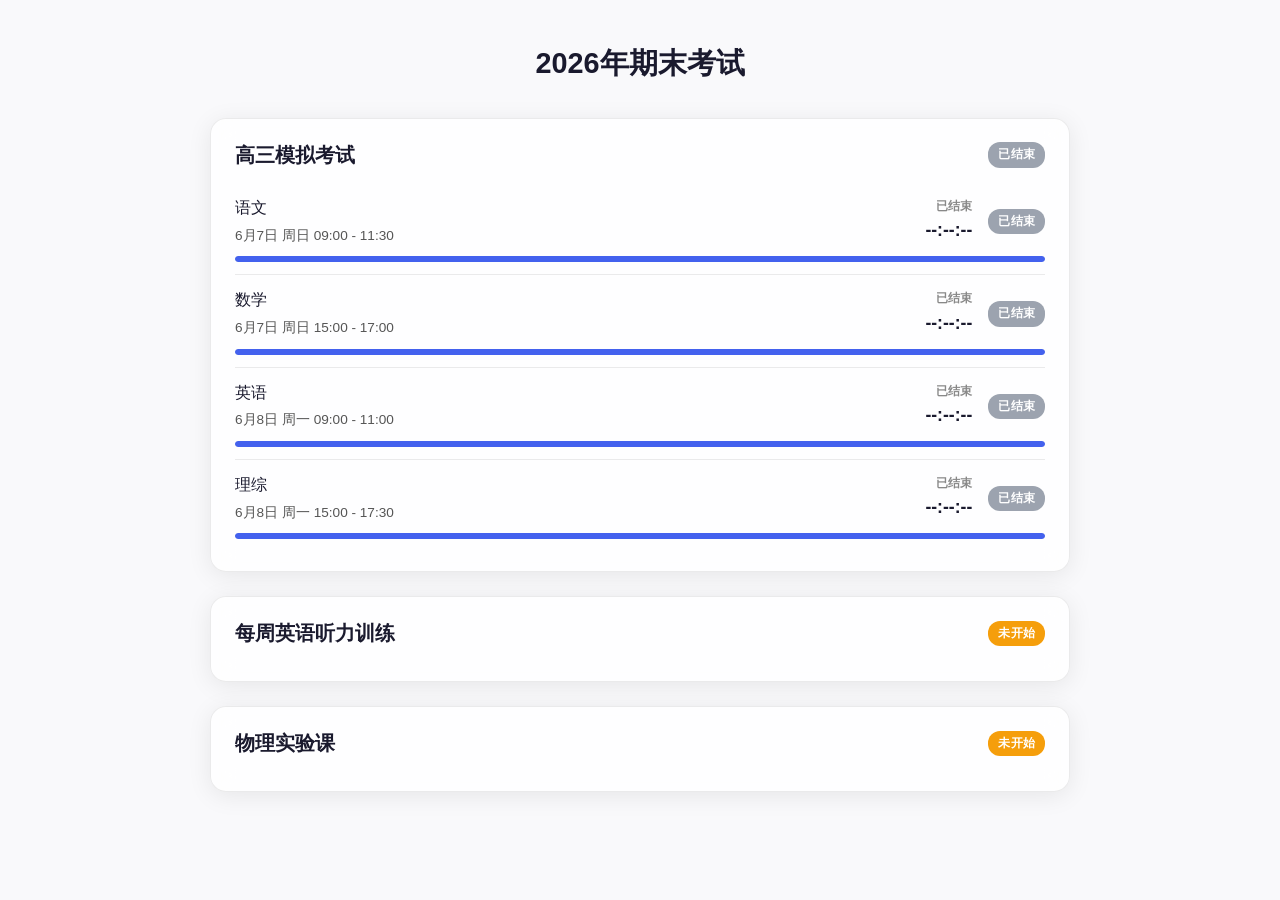
==== index.html @ 1f9fb89b "first commit" ====
<!DOCTYPE html>
<html lang="zh-CN">
<head>
  <meta charset="UTF-8">
  <meta name="viewport" content="width=device-width, initial-scale=1.0">
  <title>考试计时</title>
  <link rel="stylesheet" href="css/style.css">
</head>
<body>
  <div class="overlay"></div>
  <main class="container">
    <h1 class="page-title" id="page-title">考试计时</h1>
    <div id="exam-container"></div>
  </main>
  <script src="js/config.js"></script>
  <script src="js/app.js"></script>
</body>
</html>
---- css/style.css ----
*, *::before, *::after {
  box-sizing: border-box;
  margin: 0;
  padding: 0;
}

:root {
  --bg-overlay: rgba(255, 255, 255, 0.6);
  --bg-card: rgba(255, 255, 255, 0.82);
  --text-primary: #1a1a2e;
  --text-secondary: #555;
  --text-muted: #888;
  --accent: #4361ee;
  --border: rgba(0, 0, 0, 0.08);
  --shadow: 0 4px 24px rgba(0, 0, 0, 0.08);
  --progress-bg: #e5e7eb;
  --progress-fill: #4361ee;
  --status-waiting: #f59e0b;
  --status-active: #10b981;
  --status-done: #9ca3af;
  --card-blur: 12px;
  --radius: 16px;
  --radius-sm: 8px;
}

[data-theme="dark"] {
  --bg-overlay: rgba(10, 10, 25, 0.7);
  --bg-card: rgba(25, 25, 50, 0.78);
  --text-primary: #eaeaea;
  --text-secondary: #b0b0b0;
  --text-muted: #777;
  --accent: #818cf8;
  --border: rgba(255, 255, 255, 0.08);
  --shadow: 0 4px 24px rgba(0, 0, 0, 0.3);
  --progress-bg: #374151;
  --progress-fill: #818cf8;
  --status-waiting: #fbbf24;
  --status-active: #34d399;
  --status-done: #6b7280;
}

html, body {
  height: 100%;
  font-family: -apple-system, BlinkMacSystemFont, "Segoe UI", Roboto, "Helvetica Neue", Arial, sans-serif;
  color: var(--text-primary);
  line-height: 1.6;
}

body {
  min-height: 100vh;
  background-color: #f0f2f5;
  background-size: cover;
  background-position: center;
  background-attachment: fixed;
  background-repeat: no-repeat;
}

.overlay {
  position: fixed;
  inset: 0;
  background: var(--bg-overlay);
  z-index: 0;
}

.container {
  position: relative;
  z-index: 1;
  max-width: 900px;
  margin: 0 auto;
  padding: 40px 20px;
}

.page-title {
  text-align: center;
  font-size: 1.8rem;
  font-weight: 700;
  margin-bottom: 32px;
  color: var(--text-primary);
}

.exam-card {
  background: var(--bg-card);
  backdrop-filter: blur(var(--card-blur));
  -webkit-backdrop-filter: blur(var(--card-blur));
  border: 1px solid var(--border);
  border-radius: var(--radius);
  box-shadow: var(--shadow);
  margin-bottom: 24px;
  overflow: hidden;
}

.exam-header {
  display: flex;
  align-items: center;
  justify-content: space-between;
  padding: 20px 24px 12px;
}

.exam-name {
  font-size: 1.25rem;
  font-weight: 600;
}

.badge {
  display: inline-block;
  padding: 3px 10px;
  border-radius: 12px;
  font-size: 0.75rem;
  font-weight: 600;
  text-transform: uppercase;
  letter-spacing: 0.02em;
}

.badge-waiting {
  background: var(--status-waiting);
  color: #fff;
}

.badge-active {
  background: var(--status-active);
  color: #fff;
}

.badge-done {
  background: var(--status-done);
  color: #fff;
}

.subject-list {
  padding: 0 24px 20px;
}

.subject-row {
  display: grid;
  grid-template-columns: 1fr auto auto;
  grid-template-rows: auto auto;
  gap: 4px 16px;
  align-items: center;
  padding: 12px 0;
  border-top: 1px solid var(--border);
}

.subject-row:first-child {
  border-top: none;
}

.subject-name {
  font-weight: 500;
  font-size: 1rem;
  grid-column: 1;
  grid-row: 1;
}

.subject-time {
  font-size: 0.85rem;
  color: var(--text-secondary);
  grid-column: 1;
  grid-row: 2;
}

.subject-countdown {
  font-size: 1.1rem;
  font-weight: 700;
  font-variant-numeric: tabular-nums;
  grid-column: 2;
  grid-row: 1 / 3;
  text-align: right;
}

.subject-status {
  grid-column: 3;
  grid-row: 1 / 3;
}

.subject-progress {
  grid-column: 1 / -1;
  grid-row: 3;
  margin-top: 6px;
}

.progress-bar {
  width: 100%;
  height: 6px;
  background: var(--progress-bg);
  border-radius: 3px;
  overflow: hidden;
}

.progress-fill {
  height: 100%;
  background: var(--progress-fill);
  border-radius: 3px;
  transition: width 1s linear;
}

.error-message {
  text-align: center;
  padding: 60px 20px;
  color: var(--text-secondary);
}

.error-message h2 {
  font-size: 1.3rem;
  margin-bottom: 8px;
  color: var(--text-primary);
}

.error-message p {
  font-size: 0.95rem;
}

.countdown-label {
  font-size: 0.75rem;
  color: var(--text-muted);
  display: block;
}

@media (max-width: 600px) {
  .container {
    padding: 20px 12px;
  }

  .page-title {
    font-size: 1.4rem;
    margin-bottom: 20px;
  }

  .exam-header {
    padding: 16px 16px 10px;
  }

  .subject-list {
    padding: 0 16px 16px;
  }

  .subject-row {
    grid-template-columns: 1fr auto;
    gap: 4px 12px;
  }

  .subject-countdown {
    font-size: 0.95rem;
  }

  .subject-status {
    grid-column: 2;
    grid-row: 1;
  }
}
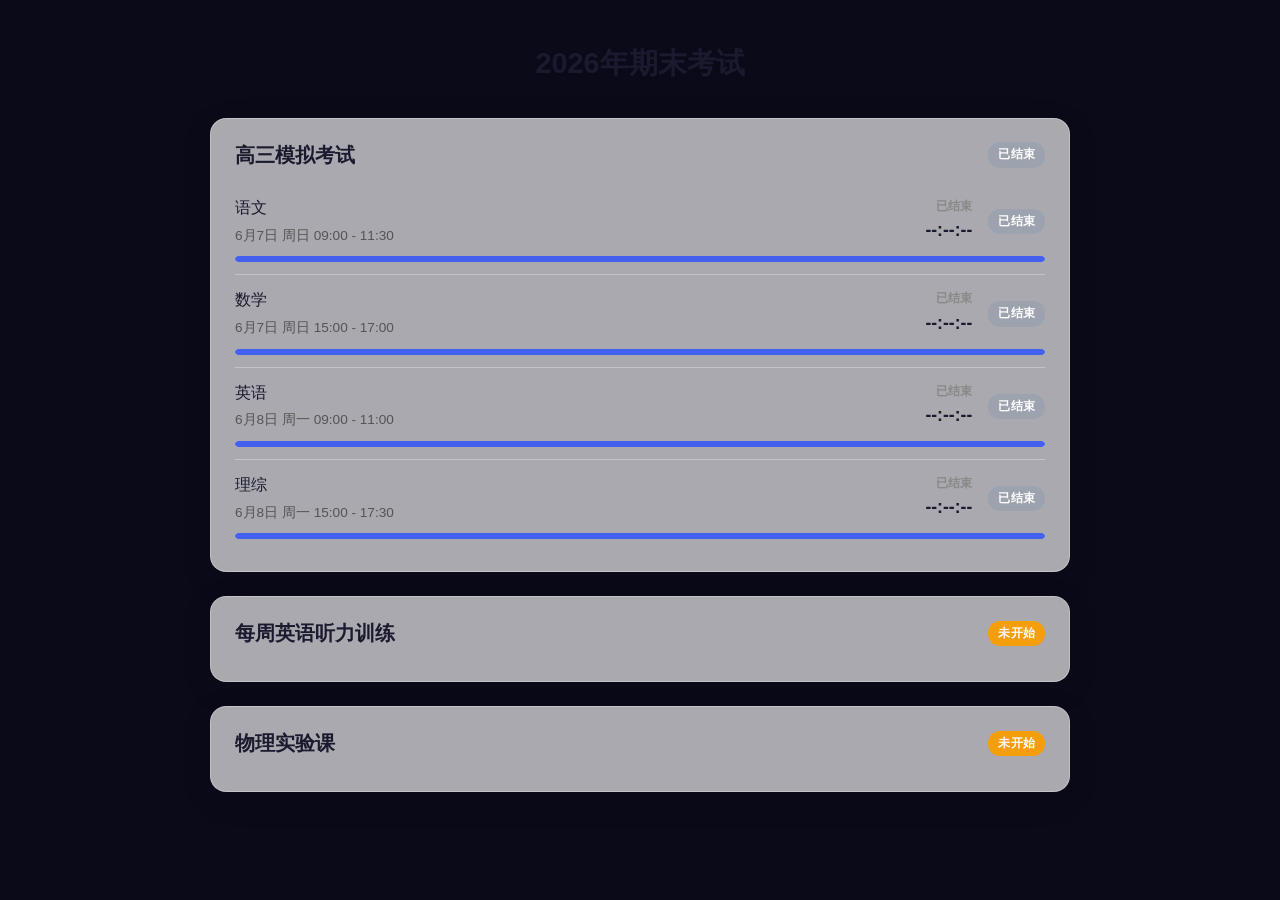
==== commit 52715a5e: "Refactor code structure for improved readability and maintainability" ====
--- a/index.html
+++ b/index.html
@@ -7,7 +7,7 @@
   <link rel="stylesheet" href="css/style.css">
 </head>
 <body>
-  <div class="overlay"></div>
+  <div class="bg-image" id="bg-image"></div>
   <main class="container">
     <h1 class="page-title" id="page-title">考试计时</h1>
     <div id="exam-container"></div>
--- a/css/style.css
+++ b/css/style.css
@@ -6,33 +6,33 @@
 
 :root {
   --bg-overlay: rgba(255, 255, 255, 0.6);
-  --bg-card: rgba(255, 255, 255, 0.82);
+  --bg-card: rgba(255, 255, 255, 0.65);
   --text-primary: #1a1a2e;
   --text-secondary: #555;
   --text-muted: #888;
   --accent: #4361ee;
-  --border: rgba(0, 0, 0, 0.08);
-  --shadow: 0 4px 24px rgba(0, 0, 0, 0.08);
-  --progress-bg: #e5e7eb;
+  --border: rgba(255, 255, 255, 0.3);
+  --shadow: 0 8px 32px rgba(0, 0, 0, 0.1);
+  --progress-bg: rgba(229, 231, 235, 0.7);
   --progress-fill: #4361ee;
   --status-waiting: #f59e0b;
   --status-active: #10b981;
   --status-done: #9ca3af;
-  --card-blur: 12px;
+  --card-blur: 16px;
   --radius: 16px;
   --radius-sm: 8px;
 }
 
 [data-theme="dark"] {
   --bg-overlay: rgba(10, 10, 25, 0.7);
-  --bg-card: rgba(25, 25, 50, 0.78);
+  --bg-card: rgba(15, 15, 35, 0.6);
   --text-primary: #eaeaea;
   --text-secondary: #b0b0b0;
   --text-muted: #777;
   --accent: #818cf8;
-  --border: rgba(255, 255, 255, 0.08);
-  --shadow: 0 4px 24px rgba(0, 0, 0, 0.3);
-  --progress-bg: #374151;
+  --border: rgba(255, 255, 255, 0.1);
+  --shadow: 0 8px 32px rgba(0, 0, 0, 0.4);
+  --progress-bg: rgba(55, 65, 81, 0.7);
   --progress-fill: #818cf8;
   --status-waiting: #fbbf24;
   --status-active: #34d399;
@@ -48,17 +48,17 @@
 
 body {
   min-height: 100vh;
-  background-color: #f0f2f5;
+  background-color: #0a0a19;
+  position: relative;
+  overflow-x: hidden;
+}
+
+.bg-image {
+  position: fixed;
+  inset: 0;
   background-size: cover;
   background-position: center;
-  background-attachment: fixed;
   background-repeat: no-repeat;
-}
-
-.overlay {
-  position: fixed;
-  inset: 0;
-  background: var(--bg-overlay);
   z-index: 0;
 }
 
@@ -76,12 +76,13 @@
   font-weight: 700;
   margin-bottom: 32px;
   color: var(--text-primary);
+  text-shadow: 0 1px 4px rgba(0, 0, 0, 0.1);
 }
 
 .exam-card {
   background: var(--bg-card);
-  backdrop-filter: blur(var(--card-blur));
-  -webkit-backdrop-filter: blur(var(--card-blur));
+  backdrop-filter: blur(var(--card-blur)) saturate(1.2);
+  -webkit-backdrop-filter: blur(var(--card-blur)) saturate(1.2);
   border: 1px solid var(--border);
   border-radius: var(--radius);
   box-shadow: var(--shadow);
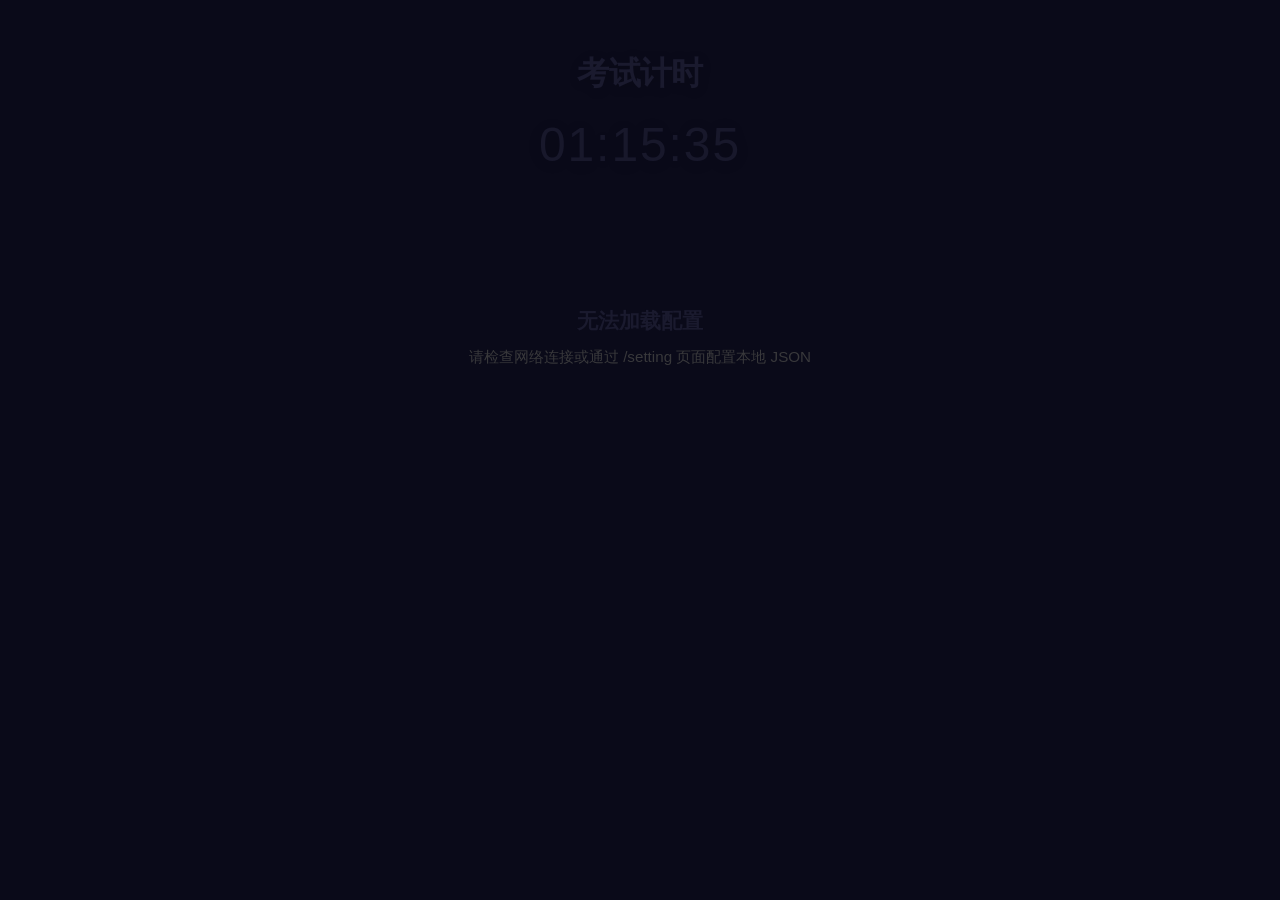
==== commit 9529093e: "更新样式和布局，添加时钟功能，修改配置文件以支持模拟考试" ====
--- a/index.html
+++ b/index.html
@@ -9,7 +9,10 @@
 <body>
   <div class="bg-image" id="bg-image"></div>
   <main class="container">
-    <h1 class="page-title" id="page-title">考试计时</h1>
+    <header class="page-header">
+      <h1 class="page-title" id="page-title">考试计时</h1>
+      <div class="current-time" id="current-time">--:--:--</div>
+    </header>
     <div id="exam-container"></div>
   </main>
   <script src="js/config.js"></script>
--- a/css/style.css
+++ b/css/style.css
@@ -5,38 +5,47 @@
 }
 
 :root {
-  --bg-overlay: rgba(255, 255, 255, 0.6);
-  --bg-card: rgba(255, 255, 255, 0.65);
+  --bg-card: rgba(255, 255, 255, 0.55);
+  --bg-card-hover: rgba(255, 255, 255, 0.65);
   --text-primary: #1a1a2e;
-  --text-secondary: #555;
+  --text-secondary: #444;
+  --text-muted: #777;
+  --accent: #4361ee;
+  --accent-glow: rgba(67, 97, 238, 0.3);
+  --border: rgba(255, 255, 255, 0.4);
+  --shadow: 0 8px 32px rgba(0, 0, 0, 0.12), 0 2px 8px rgba(0, 0, 0, 0.06);
+  --progress-bg: rgba(0, 0, 0, 0.08);
+  --progress-fill: linear-gradient(90deg, #4361ee, #7c3aed);
+  --status-waiting: #f59e0b;
+  --status-waiting-bg: rgba(245, 158, 11, 0.15);
+  --status-active: #10b981;
+  --status-active-bg: rgba(16, 185, 129, 0.15);
+  --status-done: #9ca3af;
+  --status-done-bg: rgba(156, 163, 175, 0.15);
+  --card-blur: 20px;
+  --radius: 20px;
+  --radius-sm: 10px;
+  --transition: 0.3s cubic-bezier(0.4, 0, 0.2, 1);
+}
+
+[data-theme="dark"] {
+  --bg-card: rgba(15, 15, 35, 0.55);
+  --bg-card-hover: rgba(20, 20, 45, 0.65);
+  --text-primary: #f0f0f0;
+  --text-secondary: #b8b8c8;
   --text-muted: #888;
-  --accent: #4361ee;
-  --border: rgba(255, 255, 255, 0.3);
-  --shadow: 0 8px 32px rgba(0, 0, 0, 0.1);
-  --progress-bg: rgba(229, 231, 235, 0.7);
-  --progress-fill: #4361ee;
-  --status-waiting: #f59e0b;
-  --status-active: #10b981;
-  --status-done: #9ca3af;
-  --card-blur: 16px;
-  --radius: 16px;
-  --radius-sm: 8px;
-}
-
-[data-theme="dark"] {
-  --bg-overlay: rgba(10, 10, 25, 0.7);
-  --bg-card: rgba(15, 15, 35, 0.6);
-  --text-primary: #eaeaea;
-  --text-secondary: #b0b0b0;
-  --text-muted: #777;
   --accent: #818cf8;
-  --border: rgba(255, 255, 255, 0.1);
-  --shadow: 0 8px 32px rgba(0, 0, 0, 0.4);
-  --progress-bg: rgba(55, 65, 81, 0.7);
-  --progress-fill: #818cf8;
+  --accent-glow: rgba(129, 140, 248, 0.3);
+  --border: rgba(255, 255, 255, 0.12);
+  --shadow: 0 8px 32px rgba(0, 0, 0, 0.4), 0 2px 8px rgba(0, 0, 0, 0.2);
+  --progress-bg: rgba(255, 255, 255, 0.08);
+  --progress-fill: linear-gradient(90deg, #818cf8, #a78bfa);
   --status-waiting: #fbbf24;
+  --status-waiting-bg: rgba(251, 191, 36, 0.15);
   --status-active: #34d399;
+  --status-active-bg: rgba(52, 211, 153, 0.15);
   --status-done: #6b7280;
+  --status-done-bg: rgba(107, 114, 128, 0.15);
 }
 
 html, body {
@@ -60,71 +69,95 @@
   background-position: center;
   background-repeat: no-repeat;
   z-index: 0;
+  transition: opacity 1s ease;
 }
 
 .container {
   position: relative;
   z-index: 1;
-  max-width: 900px;
+  max-width: 860px;
   margin: 0 auto;
-  padding: 40px 20px;
+  padding: 48px 24px 60px;
+}
+
+.page-header {
+  text-align: center;
+  margin-bottom: 40px;
 }
 
 .page-title {
-  text-align: center;
-  font-size: 1.8rem;
+  font-size: 2rem;
   font-weight: 700;
-  margin-bottom: 32px;
   color: var(--text-primary);
-  text-shadow: 0 1px 4px rgba(0, 0, 0, 0.1);
+  text-shadow: 0 2px 12px rgba(0, 0, 0, 0.15);
+  margin-bottom: 8px;
+  letter-spacing: -0.02em;
+}
+
+.current-time {
+  font-size: 3rem;
+  font-weight: 300;
+  font-variant-numeric: tabular-nums;
+  color: var(--text-primary);
+  text-shadow: 0 2px 16px rgba(0, 0, 0, 0.2);
+  letter-spacing: 0.04em;
+  opacity: 0.9;
 }
 
 .exam-card {
   background: var(--bg-card);
-  backdrop-filter: blur(var(--card-blur)) saturate(1.2);
-  -webkit-backdrop-filter: blur(var(--card-blur)) saturate(1.2);
+  -webkit-backdrop-filter: blur(var(--card-blur)) saturate(1.3);
+  backdrop-filter: blur(var(--card-blur)) saturate(1.3);
   border: 1px solid var(--border);
   border-radius: var(--radius);
   box-shadow: var(--shadow);
-  margin-bottom: 24px;
+  margin-bottom: 20px;
   overflow: hidden;
+  transition: background var(--transition), transform var(--transition), box-shadow var(--transition);
+}
+
+.exam-card:hover {
+  background: var(--bg-card-hover);
+  transform: translateY(-2px);
+  box-shadow: var(--shadow), 0 0 0 1px var(--border);
 }
 
 .exam-header {
   display: flex;
   align-items: center;
   justify-content: space-between;
-  padding: 20px 24px 12px;
+  padding: 20px 24px 14px;
 }
 
 .exam-name {
-  font-size: 1.25rem;
+  font-size: 1.2rem;
   font-weight: 600;
+  letter-spacing: -0.01em;
 }
 
 .badge {
-  display: inline-block;
-  padding: 3px 10px;
-  border-radius: 12px;
-  font-size: 0.75rem;
+  display: inline-flex;
+  align-items: center;
+  padding: 4px 12px;
+  border-radius: 20px;
+  font-size: 0.72rem;
   font-weight: 600;
-  text-transform: uppercase;
-  letter-spacing: 0.02em;
+  letter-spacing: 0.03em;
 }
 
 .badge-waiting {
-  background: var(--status-waiting);
-  color: #fff;
+  background: var(--status-waiting-bg);
+  color: var(--status-waiting);
 }
 
 .badge-active {
-  background: var(--status-active);
-  color: #fff;
+  background: var(--status-active-bg);
+  color: var(--status-active);
 }
 
 .badge-done {
-  background: var(--status-done);
-  color: #fff;
+  background: var(--status-done-bg);
+  color: var(--status-done);
 }
 
 .subject-list {
@@ -134,10 +167,10 @@
 .subject-row {
   display: grid;
   grid-template-columns: 1fr auto auto;
-  grid-template-rows: auto auto;
-  gap: 4px 16px;
+  grid-template-rows: auto auto auto;
+  gap: 2px 16px;
   align-items: center;
-  padding: 12px 0;
+  padding: 14px 0;
   border-top: 1px solid var(--border);
 }
 
@@ -146,57 +179,67 @@
 }
 
 .subject-name {
-  font-weight: 500;
-  font-size: 1rem;
+  font-weight: 600;
+  font-size: 0.95rem;
   grid-column: 1;
   grid-row: 1;
 }
 
 .subject-time {
-  font-size: 0.85rem;
-  color: var(--text-secondary);
+  font-size: 0.8rem;
+  color: var(--text-muted);
   grid-column: 1;
   grid-row: 2;
 }
 
 .subject-countdown {
-  font-size: 1.1rem;
+  font-size: 1.15rem;
   font-weight: 700;
   font-variant-numeric: tabular-nums;
   grid-column: 2;
   grid-row: 1 / 3;
   text-align: right;
+  color: var(--accent);
 }
 
 .subject-status {
   grid-column: 3;
   grid-row: 1 / 3;
+  margin-left: 4px;
 }
 
 .subject-progress {
   grid-column: 1 / -1;
   grid-row: 3;
-  margin-top: 6px;
+  margin-top: 8px;
 }
 
 .progress-bar {
   width: 100%;
-  height: 6px;
+  height: 5px;
   background: var(--progress-bg);
-  border-radius: 3px;
+  border-radius: 4px;
   overflow: hidden;
 }
 
 .progress-fill {
   height: 100%;
   background: var(--progress-fill);
-  border-radius: 3px;
+  border-radius: 4px;
   transition: width 1s linear;
+  box-shadow: 0 0 8px var(--accent-glow);
+}
+
+.countdown-label {
+  font-size: 0.7rem;
+  color: var(--text-muted);
+  display: block;
+  margin-bottom: 1px;
 }
 
 .error-message {
   text-align: center;
-  padding: 60px 20px;
+  padding: 80px 20px;
   color: var(--text-secondary);
 }
 
@@ -208,43 +251,60 @@
 
 .error-message p {
   font-size: 0.95rem;
-}
-
-.countdown-label {
-  font-size: 0.75rem;
-  color: var(--text-muted);
-  display: block;
+  opacity: 0.8;
 }
 
 @media (max-width: 600px) {
   .container {
-    padding: 20px 12px;
+    padding: 24px 14px 40px;
   }
 
   .page-title {
-    font-size: 1.4rem;
-    margin-bottom: 20px;
+    font-size: 1.5rem;
+    margin-bottom: 4px;
+  }
+
+  .current-time {
+    font-size: 2.2rem;
+  }
+
+  .page-header {
+    margin-bottom: 28px;
   }
 
   .exam-header {
     padding: 16px 16px 10px;
   }
 
+  .exam-name {
+    font-size: 1.05rem;
+  }
+
   .subject-list {
     padding: 0 16px 16px;
   }
 
   .subject-row {
     grid-template-columns: 1fr auto;
-    gap: 4px 12px;
+    gap: 2px 10px;
   }
 
   .subject-countdown {
     font-size: 0.95rem;
+    grid-column: 2;
+    grid-row: 1;
   }
 
   .subject-status {
     grid-column: 2;
-    grid-row: 1;
-  }
-}
+    grid-row: 2;
+    margin-left: 0;
+    justify-self: end;
+  }
+}
+
+@media (max-width: 380px) {
+  .current-time {
+    font-size: 1.8rem;
+  }
+}
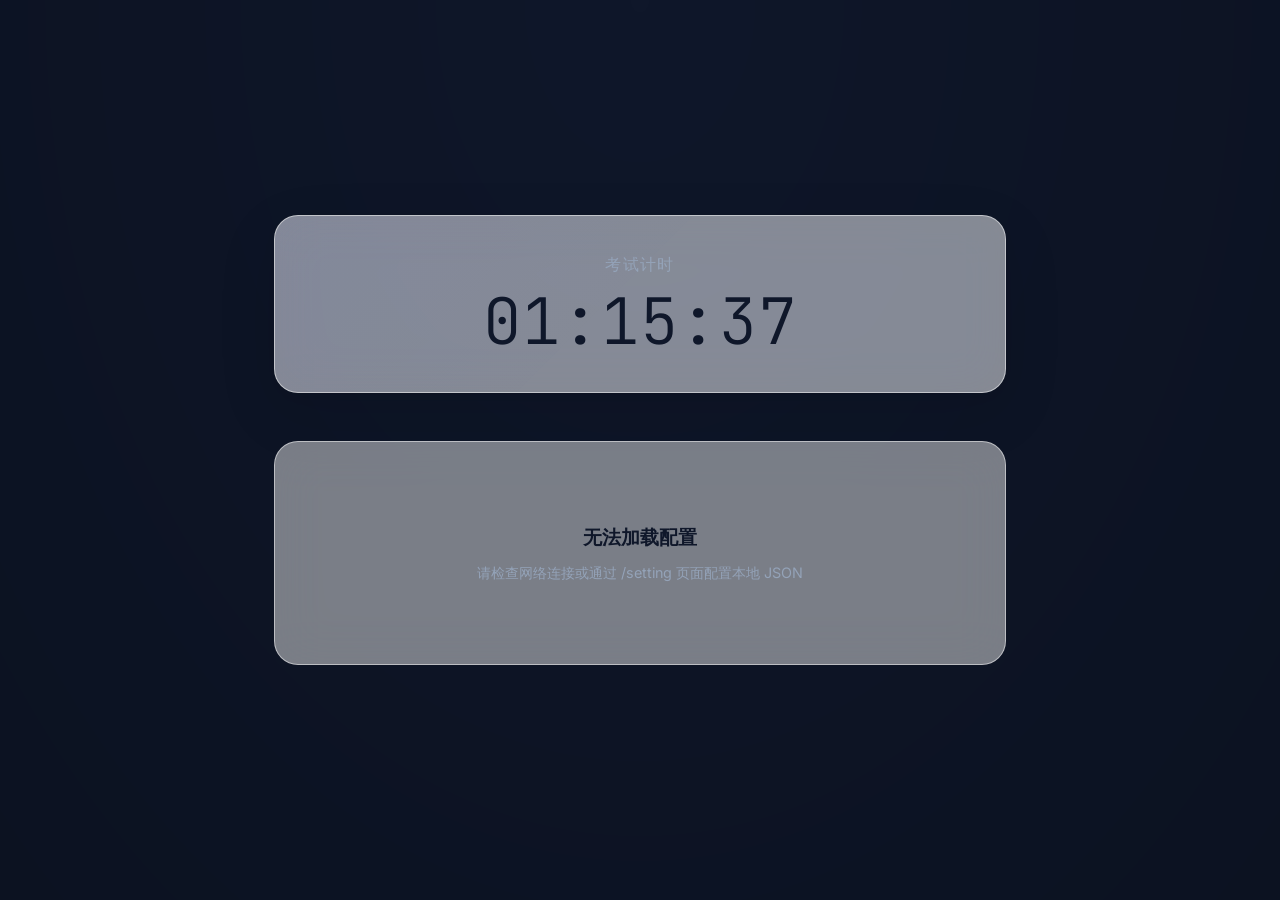
==== commit abf04092: "更新样式和布局，添加时钟功能，重构考试卡片渲染逻辑" ====
--- a/index.html
+++ b/index.html
@@ -4,14 +4,22 @@
   <meta charset="UTF-8">
   <meta name="viewport" content="width=device-width, initial-scale=1.0">
   <title>考试计时</title>
+  <link rel="preconnect" href="https://fonts.googleapis.com">
+  <link rel="preconnect" href="https://fonts.gstatic.com" crossorigin>
+  <link href="https://fonts.googleapis.com/css2?family=Inter:wght@200;400;500;600;700&family=JetBrains+Mono:wght@300;500&display=swap" rel="stylesheet">
   <link rel="stylesheet" href="css/style.css">
 </head>
 <body>
   <div class="bg-image" id="bg-image"></div>
+  <div class="bg-overlay"></div>
   <main class="container">
     <header class="page-header">
-      <h1 class="page-title" id="page-title">考试计时</h1>
-      <div class="current-time" id="current-time">--:--:--</div>
+      <div class="header-top">
+        <h1 class="page-title" id="page-title">考试计时</h1>
+      </div>
+      <div class="clock-display">
+        <div class="clock-time" id="current-time">--:--:--</div>
+      </div>
     </header>
     <div id="exam-container"></div>
   </main>
--- a/css/style.css
+++ b/css/style.css
@@ -5,59 +5,72 @@
 }
 
 :root {
-  --bg-card: rgba(255, 255, 255, 0.55);
-  --bg-card-hover: rgba(255, 255, 255, 0.65);
-  --text-primary: #1a1a2e;
-  --text-secondary: #444;
-  --text-muted: #777;
-  --accent: #4361ee;
-  --accent-glow: rgba(67, 97, 238, 0.3);
-  --border: rgba(255, 255, 255, 0.4);
-  --shadow: 0 8px 32px rgba(0, 0, 0, 0.12), 0 2px 8px rgba(0, 0, 0, 0.06);
-  --progress-bg: rgba(0, 0, 0, 0.08);
-  --progress-fill: linear-gradient(90deg, #4361ee, #7c3aed);
+  --font-sans: 'Inter', -apple-system, BlinkMacSystemFont, "Segoe UI", sans-serif;
+  --font-mono: 'JetBrains Mono', 'SF Mono', 'Cascadia Code', monospace;
+
+  --bg-card: rgba(255, 255, 255, 0.45);
+  --bg-card-hover: rgba(255, 255, 255, 0.55);
+  --bg-header: rgba(255, 255, 255, 0.5);
+  --text-primary: #0f172a;
+  --text-secondary: #475569;
+  --text-muted: #94a3b8;
+  --accent: #6366f1;
+  --accent-light: #a5b4fc;
+  --accent-glow: rgba(99, 102, 241, 0.4);
+  --border: rgba(255, 255, 255, 0.5);
+  --border-subtle: rgba(255, 255, 255, 0.25);
+  --shadow: 0 4px 24px rgba(0, 0, 0, 0.06), 0 1px 2px rgba(0, 0, 0, 0.04);
+  --shadow-lg: 0 20px 60px rgba(0, 0, 0, 0.1), 0 4px 16px rgba(0, 0, 0, 0.06);
+  --progress-bg: rgba(0, 0, 0, 0.06);
+  --progress-fill: linear-gradient(90deg, #6366f1, #8b5cf6, #a78bfa);
   --status-waiting: #f59e0b;
-  --status-waiting-bg: rgba(245, 158, 11, 0.15);
+  --status-waiting-bg: rgba(245, 158, 11, 0.12);
   --status-active: #10b981;
-  --status-active-bg: rgba(16, 185, 129, 0.15);
-  --status-done: #9ca3af;
-  --status-done-bg: rgba(156, 163, 175, 0.15);
-  --card-blur: 20px;
-  --radius: 20px;
-  --radius-sm: 10px;
-  --transition: 0.3s cubic-bezier(0.4, 0, 0.2, 1);
+  --status-active-bg: rgba(16, 185, 129, 0.12);
+  --status-done: #94a3b8;
+  --status-done-bg: rgba(148, 163, 184, 0.12);
+  --card-blur: 24px;
+  --radius: 24px;
+  --radius-sm: 12px;
+  --transition: 0.35s cubic-bezier(0.4, 0, 0.2, 1);
 }
 
 [data-theme="dark"] {
-  --bg-card: rgba(15, 15, 35, 0.55);
-  --bg-card-hover: rgba(20, 20, 45, 0.65);
-  --text-primary: #f0f0f0;
-  --text-secondary: #b8b8c8;
-  --text-muted: #888;
-  --accent: #818cf8;
-  --accent-glow: rgba(129, 140, 248, 0.3);
-  --border: rgba(255, 255, 255, 0.12);
-  --shadow: 0 8px 32px rgba(0, 0, 0, 0.4), 0 2px 8px rgba(0, 0, 0, 0.2);
-  --progress-bg: rgba(255, 255, 255, 0.08);
-  --progress-fill: linear-gradient(90deg, #818cf8, #a78bfa);
+  --bg-card: rgba(15, 23, 42, 0.5);
+  --bg-card-hover: rgba(15, 23, 42, 0.6);
+  --bg-header: rgba(15, 23, 42, 0.55);
+  --text-primary: #f1f5f9;
+  --text-secondary: #cbd5e1;
+  --text-muted: #64748b;
+  --accent: #a5b4fc;
+  --accent-light: #6366f1;
+  --accent-glow: rgba(165, 180, 252, 0.3);
+  --border: rgba(255, 255, 255, 0.1);
+  --border-subtle: rgba(255, 255, 255, 0.06);
+  --shadow: 0 4px 24px rgba(0, 0, 0, 0.2), 0 1px 2px rgba(0, 0, 0, 0.1);
+  --shadow-lg: 0 20px 60px rgba(0, 0, 0, 0.3), 0 4px 16px rgba(0, 0, 0, 0.15);
+  --progress-bg: rgba(255, 255, 255, 0.06);
+  --progress-fill: linear-gradient(90deg, #818cf8, #a78bfa, #c4b5fd);
   --status-waiting: #fbbf24;
-  --status-waiting-bg: rgba(251, 191, 36, 0.15);
+  --status-waiting-bg: rgba(251, 191, 36, 0.12);
   --status-active: #34d399;
-  --status-active-bg: rgba(52, 211, 153, 0.15);
-  --status-done: #6b7280;
-  --status-done-bg: rgba(107, 114, 128, 0.15);
+  --status-active-bg: rgba(52, 211, 153, 0.12);
+  --status-done: #64748b;
+  --status-done-bg: rgba(100, 116, 139, 0.12);
 }
 
 html, body {
   height: 100%;
-  font-family: -apple-system, BlinkMacSystemFont, "Segoe UI", Roboto, "Helvetica Neue", Arial, sans-serif;
+  font-family: var(--font-sans);
   color: var(--text-primary);
   line-height: 1.6;
+  -webkit-font-smoothing: antialiased;
+  -moz-osx-font-smoothing: grayscale;
 }
 
 body {
   min-height: 100vh;
-  background-color: #0a0a19;
+  background-color: #0f172a;
   position: relative;
   overflow-x: hidden;
 }
@@ -69,80 +82,135 @@
   background-position: center;
   background-repeat: no-repeat;
   z-index: 0;
-  transition: opacity 1s ease;
+}
+
+.bg-overlay {
+  position: fixed;
+  inset: 0;
+  background: radial-gradient(ellipse at top, transparent 0%, rgba(0,0,0,0.2) 100%);
+  z-index: 0;
 }
 
 .container {
   position: relative;
   z-index: 1;
-  max-width: 860px;
+  max-width: 780px;
   margin: 0 auto;
-  padding: 48px 24px 60px;
+  padding: 60px 24px 80px;
+  display: flex;
+  flex-direction: column;
+  min-height: 100vh;
+  justify-content: center;
 }
 
 .page-header {
   text-align: center;
-  margin-bottom: 40px;
+  margin-bottom: 48px;
+  background: var(--bg-header);
+  -webkit-backdrop-filter: blur(var(--card-blur)) saturate(1.4);
+  backdrop-filter: blur(var(--card-blur)) saturate(1.4);
+  border: 1px solid var(--border);
+  border-radius: var(--radius);
+  box-shadow: var(--shadow-lg);
+  padding: 36px 32px;
+  position: relative;
+  overflow: hidden;
+}
+
+.page-header::before {
+  content: '';
+  position: absolute;
+  inset: 0;
+  background: linear-gradient(135deg, rgba(99, 102, 241, 0.05) 0%, transparent 50%);
+  pointer-events: none;
+}
+
+.header-top {
+  margin-bottom: 8px;
 }
 
 .page-title {
-  font-size: 2rem;
-  font-weight: 700;
-  color: var(--text-primary);
-  text-shadow: 0 2px 12px rgba(0, 0, 0, 0.15);
-  margin-bottom: 8px;
-  letter-spacing: -0.02em;
-}
-
-.current-time {
-  font-size: 3rem;
+  font-size: 1rem;
+  font-weight: 500;
+  color: var(--text-muted);
+  letter-spacing: 0.08em;
+  text-transform: uppercase;
+}
+
+.clock-display {
+  position: relative;
+}
+
+.clock-time {
+  font-family: var(--font-mono);
+  font-size: 4rem;
   font-weight: 300;
   font-variant-numeric: tabular-nums;
   color: var(--text-primary);
-  text-shadow: 0 2px 16px rgba(0, 0, 0, 0.2);
-  letter-spacing: 0.04em;
-  opacity: 0.9;
+  letter-spacing: 0.02em;
+  line-height: 1.1;
 }
 
 .exam-card {
   background: var(--bg-card);
-  -webkit-backdrop-filter: blur(var(--card-blur)) saturate(1.3);
-  backdrop-filter: blur(var(--card-blur)) saturate(1.3);
+  -webkit-backdrop-filter: blur(var(--card-blur)) saturate(1.4);
+  backdrop-filter: blur(var(--card-blur)) saturate(1.4);
   border: 1px solid var(--border);
   border-radius: var(--radius);
   box-shadow: var(--shadow);
-  margin-bottom: 20px;
   overflow: hidden;
-  transition: background var(--transition), transform var(--transition), box-shadow var(--transition);
+  transition: all var(--transition);
+  position: relative;
+}
+
+.exam-card::before {
+  content: '';
+  position: absolute;
+  top: 0;
+  left: 0;
+  right: 0;
+  height: 1px;
+  background: linear-gradient(90deg, transparent, var(--accent-light), transparent);
+  opacity: 0.4;
 }
 
 .exam-card:hover {
   background: var(--bg-card-hover);
-  transform: translateY(-2px);
-  box-shadow: var(--shadow), 0 0 0 1px var(--border);
+  transform: translateY(-3px);
+  box-shadow: var(--shadow-lg);
 }
 
 .exam-header {
   display: flex;
   align-items: center;
   justify-content: space-between;
-  padding: 20px 24px 14px;
+  padding: 24px 28px 16px;
 }
 
 .exam-name {
-  font-size: 1.2rem;
+  font-size: 1.15rem;
   font-weight: 600;
-  letter-spacing: -0.01em;
+  letter-spacing: -0.02em;
 }
 
 .badge {
   display: inline-flex;
   align-items: center;
-  padding: 4px 12px;
-  border-radius: 20px;
-  font-size: 0.72rem;
+  gap: 5px;
+  padding: 5px 14px;
+  border-radius: 100px;
+  font-size: 0.7rem;
   font-weight: 600;
-  letter-spacing: 0.03em;
+  letter-spacing: 0.04em;
+  text-transform: uppercase;
+}
+
+.badge::before {
+  content: '';
+  width: 6px;
+  height: 6px;
+  border-radius: 50%;
+  background: currentColor;
 }
 
 .badge-waiting {
@@ -155,23 +223,32 @@
   color: var(--status-active);
 }
 
+.badge-active::before {
+  animation: pulse 2s infinite;
+}
+
 .badge-done {
   background: var(--status-done-bg);
   color: var(--status-done);
 }
 
+@keyframes pulse {
+  0%, 100% { opacity: 1; }
+  50% { opacity: 0.4; }
+}
+
 .subject-list {
-  padding: 0 24px 20px;
+  padding: 4px 28px 24px;
 }
 
 .subject-row {
   display: grid;
   grid-template-columns: 1fr auto auto;
   grid-template-rows: auto auto auto;
-  gap: 2px 16px;
+  gap: 3px 20px;
   align-items: center;
-  padding: 14px 0;
-  border-top: 1px solid var(--border);
+  padding: 16px 0;
+  border-top: 1px solid var(--border-subtle);
 }
 
 .subject-row:first-child {
@@ -180,21 +257,25 @@
 
 .subject-name {
   font-weight: 600;
-  font-size: 0.95rem;
+  font-size: 0.92rem;
   grid-column: 1;
   grid-row: 1;
+  color: var(--text-primary);
 }
 
 .subject-time {
-  font-size: 0.8rem;
+  font-size: 0.78rem;
   color: var(--text-muted);
   grid-column: 1;
   grid-row: 2;
+  font-family: var(--font-mono);
+  font-weight: 300;
 }
 
 .subject-countdown {
-  font-size: 1.15rem;
-  font-weight: 700;
+  font-family: var(--font-mono);
+  font-size: 1.1rem;
+  font-weight: 500;
   font-variant-numeric: tabular-nums;
   grid-column: 2;
   grid-row: 1 / 3;
@@ -205,18 +286,18 @@
 .subject-status {
   grid-column: 3;
   grid-row: 1 / 3;
-  margin-left: 4px;
+  margin-left: 6px;
 }
 
 .subject-progress {
   grid-column: 1 / -1;
   grid-row: 3;
-  margin-top: 8px;
+  margin-top: 10px;
 }
 
 .progress-bar {
   width: 100%;
-  height: 5px;
+  height: 4px;
   background: var(--progress-bg);
   border-radius: 4px;
   overflow: hidden;
@@ -227,70 +308,96 @@
   background: var(--progress-fill);
   border-radius: 4px;
   transition: width 1s linear;
-  box-shadow: 0 0 8px var(--accent-glow);
+  position: relative;
+}
+
+.progress-fill::after {
+  content: '';
+  position: absolute;
+  right: 0;
+  top: -1px;
+  bottom: -1px;
+  width: 12px;
+  background: var(--accent);
+  border-radius: 4px;
+  box-shadow: 0 0 10px var(--accent-glow), 0 0 4px var(--accent-glow);
 }
 
 .countdown-label {
-  font-size: 0.7rem;
+  font-size: 0.65rem;
+  font-family: var(--font-sans);
   color: var(--text-muted);
   display: block;
-  margin-bottom: 1px;
+  margin-bottom: 2px;
+  font-weight: 500;
+  letter-spacing: 0.02em;
 }
 
 .error-message {
   text-align: center;
   padding: 80px 20px;
   color: var(--text-secondary);
+  background: var(--bg-card);
+  -webkit-backdrop-filter: blur(var(--card-blur));
+  backdrop-filter: blur(var(--card-blur));
+  border-radius: var(--radius);
+  border: 1px solid var(--border);
 }
 
 .error-message h2 {
-  font-size: 1.3rem;
+  font-size: 1.2rem;
   margin-bottom: 8px;
   color: var(--text-primary);
+  font-weight: 600;
 }
 
 .error-message p {
-  font-size: 0.95rem;
-  opacity: 0.8;
+  font-size: 0.9rem;
+  color: var(--text-muted);
 }
 
 @media (max-width: 600px) {
   .container {
-    padding: 24px 14px 40px;
+    padding: 32px 16px 48px;
+  }
+
+  .page-header {
+    margin-bottom: 32px;
+    padding: 24px 20px;
+    border-radius: 20px;
+  }
+
+  .clock-time {
+    font-size: 2.8rem;
   }
 
   .page-title {
-    font-size: 1.5rem;
-    margin-bottom: 4px;
-  }
-
-  .current-time {
-    font-size: 2.2rem;
-  }
-
-  .page-header {
-    margin-bottom: 28px;
+    font-size: 0.85rem;
+  }
+
+  .exam-card {
+    border-radius: 20px;
   }
 
   .exam-header {
-    padding: 16px 16px 10px;
+    padding: 20px 20px 12px;
   }
 
   .exam-name {
-    font-size: 1.05rem;
+    font-size: 1rem;
   }
 
   .subject-list {
-    padding: 0 16px 16px;
+    padding: 4px 20px 20px;
   }
 
   .subject-row {
     grid-template-columns: 1fr auto;
-    gap: 2px 10px;
+    gap: 3px 12px;
   }
 
   .subject-countdown {
-    font-size: 0.95rem;
+    font-size: 0.9rem;
     grid-column: 2;
     grid-row: 1;
   }
@@ -301,10 +408,15 @@
     margin-left: 0;
     justify-self: end;
   }
+
+  .badge {
+    font-size: 0.65rem;
+    padding: 3px 10px;
+  }
 }
 
 @media (max-width: 380px) {
-  .current-time {
-    font-size: 1.8rem;
-  }
-}
+  .clock-time {
+    font-size: 2.2rem;
+  }
+}
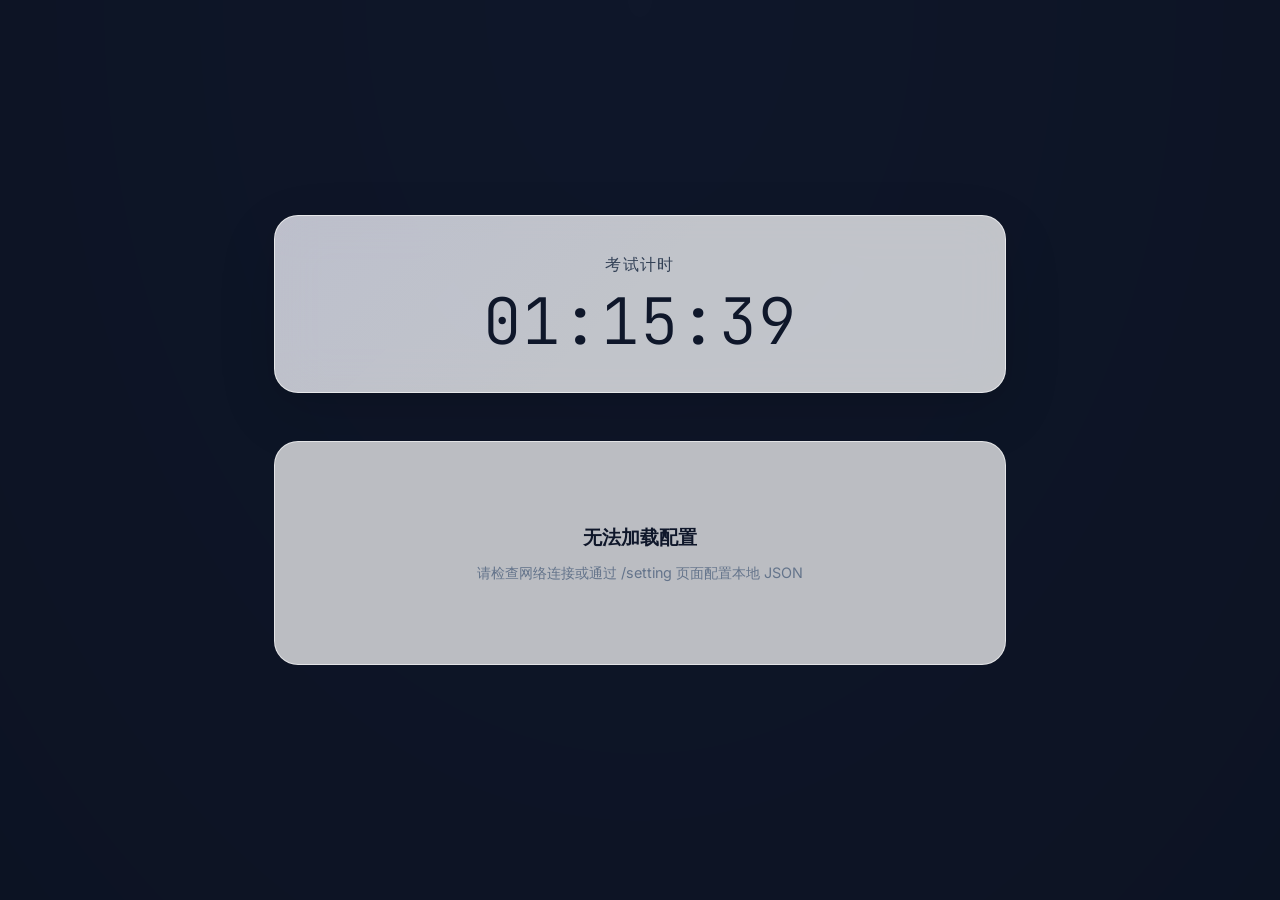
==== commit 2a996d6f: "feat: restructure exam scheduling and rendering logic - Added new JavaScript modules for clock manag" ====
--- a/index.html
+++ b/index.html
@@ -23,7 +23,11 @@
     </header>
     <div id="exam-container"></div>
   </main>
+  <script src="js/utils.js"></script>
   <script src="js/config.js"></script>
+  <script src="js/clock.js"></script>
+  <script src="js/schedule.js"></script>
+  <script src="js/render.js"></script>
   <script src="js/app.js"></script>
 </body>
 </html>
--- a/css/style.css
+++ b/css/style.css
@@ -1,422 +1,4 @@
-*, *::before, *::after {
-  box-sizing: border-box;
-  margin: 0;
-  padding: 0;
-}
-
-:root {
-  --font-sans: 'Inter', -apple-system, BlinkMacSystemFont, "Segoe UI", sans-serif;
-  --font-mono: 'JetBrains Mono', 'SF Mono', 'Cascadia Code', monospace;
-
-  --bg-card: rgba(255, 255, 255, 0.45);
-  --bg-card-hover: rgba(255, 255, 255, 0.55);
-  --bg-header: rgba(255, 255, 255, 0.5);
-  --text-primary: #0f172a;
-  --text-secondary: #475569;
-  --text-muted: #94a3b8;
-  --accent: #6366f1;
-  --accent-light: #a5b4fc;
-  --accent-glow: rgba(99, 102, 241, 0.4);
-  --border: rgba(255, 255, 255, 0.5);
-  --border-subtle: rgba(255, 255, 255, 0.25);
-  --shadow: 0 4px 24px rgba(0, 0, 0, 0.06), 0 1px 2px rgba(0, 0, 0, 0.04);
-  --shadow-lg: 0 20px 60px rgba(0, 0, 0, 0.1), 0 4px 16px rgba(0, 0, 0, 0.06);
-  --progress-bg: rgba(0, 0, 0, 0.06);
-  --progress-fill: linear-gradient(90deg, #6366f1, #8b5cf6, #a78bfa);
-  --status-waiting: #f59e0b;
-  --status-waiting-bg: rgba(245, 158, 11, 0.12);
-  --status-active: #10b981;
-  --status-active-bg: rgba(16, 185, 129, 0.12);
-  --status-done: #94a3b8;
-  --status-done-bg: rgba(148, 163, 184, 0.12);
-  --card-blur: 24px;
-  --radius: 24px;
-  --radius-sm: 12px;
-  --transition: 0.35s cubic-bezier(0.4, 0, 0.2, 1);
-}
-
-[data-theme="dark"] {
-  --bg-card: rgba(15, 23, 42, 0.5);
-  --bg-card-hover: rgba(15, 23, 42, 0.6);
-  --bg-header: rgba(15, 23, 42, 0.55);
-  --text-primary: #f1f5f9;
-  --text-secondary: #cbd5e1;
-  --text-muted: #64748b;
-  --accent: #a5b4fc;
-  --accent-light: #6366f1;
-  --accent-glow: rgba(165, 180, 252, 0.3);
-  --border: rgba(255, 255, 255, 0.1);
-  --border-subtle: rgba(255, 255, 255, 0.06);
-  --shadow: 0 4px 24px rgba(0, 0, 0, 0.2), 0 1px 2px rgba(0, 0, 0, 0.1);
-  --shadow-lg: 0 20px 60px rgba(0, 0, 0, 0.3), 0 4px 16px rgba(0, 0, 0, 0.15);
-  --progress-bg: rgba(255, 255, 255, 0.06);
-  --progress-fill: linear-gradient(90deg, #818cf8, #a78bfa, #c4b5fd);
-  --status-waiting: #fbbf24;
-  --status-waiting-bg: rgba(251, 191, 36, 0.12);
-  --status-active: #34d399;
-  --status-active-bg: rgba(52, 211, 153, 0.12);
-  --status-done: #64748b;
-  --status-done-bg: rgba(100, 116, 139, 0.12);
-}
-
-html, body {
-  height: 100%;
-  font-family: var(--font-sans);
-  color: var(--text-primary);
-  line-height: 1.6;
-  -webkit-font-smoothing: antialiased;
-  -moz-osx-font-smoothing: grayscale;
-}
-
-body {
-  min-height: 100vh;
-  background-color: #0f172a;
-  position: relative;
-  overflow-x: hidden;
-}
-
-.bg-image {
-  position: fixed;
-  inset: 0;
-  background-size: cover;
-  background-position: center;
-  background-repeat: no-repeat;
-  z-index: 0;
-}
-
-.bg-overlay {
-  position: fixed;
-  inset: 0;
-  background: radial-gradient(ellipse at top, transparent 0%, rgba(0,0,0,0.2) 100%);
-  z-index: 0;
-}
-
-.container {
-  position: relative;
-  z-index: 1;
-  max-width: 780px;
-  margin: 0 auto;
-  padding: 60px 24px 80px;
-  display: flex;
-  flex-direction: column;
-  min-height: 100vh;
-  justify-content: center;
-}
-
-.page-header {
-  text-align: center;
-  margin-bottom: 48px;
-  background: var(--bg-header);
-  -webkit-backdrop-filter: blur(var(--card-blur)) saturate(1.4);
-  backdrop-filter: blur(var(--card-blur)) saturate(1.4);
-  border: 1px solid var(--border);
-  border-radius: var(--radius);
-  box-shadow: var(--shadow-lg);
-  padding: 36px 32px;
-  position: relative;
-  overflow: hidden;
-}
-
-.page-header::before {
-  content: '';
-  position: absolute;
-  inset: 0;
-  background: linear-gradient(135deg, rgba(99, 102, 241, 0.05) 0%, transparent 50%);
-  pointer-events: none;
-}
-
-.header-top {
-  margin-bottom: 8px;
-}
-
-.page-title {
-  font-size: 1rem;
-  font-weight: 500;
-  color: var(--text-muted);
-  letter-spacing: 0.08em;
-  text-transform: uppercase;
-}
-
-.clock-display {
-  position: relative;
-}
-
-.clock-time {
-  font-family: var(--font-mono);
-  font-size: 4rem;
-  font-weight: 300;
-  font-variant-numeric: tabular-nums;
-  color: var(--text-primary);
-  letter-spacing: 0.02em;
-  line-height: 1.1;
-}
-
-.exam-card {
-  background: var(--bg-card);
-  -webkit-backdrop-filter: blur(var(--card-blur)) saturate(1.4);
-  backdrop-filter: blur(var(--card-blur)) saturate(1.4);
-  border: 1px solid var(--border);
-  border-radius: var(--radius);
-  box-shadow: var(--shadow);
-  overflow: hidden;
-  transition: all var(--transition);
-  position: relative;
-}
-
-.exam-card::before {
-  content: '';
-  position: absolute;
-  top: 0;
-  left: 0;
-  right: 0;
-  height: 1px;
-  background: linear-gradient(90deg, transparent, var(--accent-light), transparent);
-  opacity: 0.4;
-}
-
-.exam-card:hover {
-  background: var(--bg-card-hover);
-  transform: translateY(-3px);
-  box-shadow: var(--shadow-lg);
-}
-
-.exam-header {
-  display: flex;
-  align-items: center;
-  justify-content: space-between;
-  padding: 24px 28px 16px;
-}
-
-.exam-name {
-  font-size: 1.15rem;
-  font-weight: 600;
-  letter-spacing: -0.02em;
-}
-
-.badge {
-  display: inline-flex;
-  align-items: center;
-  gap: 5px;
-  padding: 5px 14px;
-  border-radius: 100px;
-  font-size: 0.7rem;
-  font-weight: 600;
-  letter-spacing: 0.04em;
-  text-transform: uppercase;
-}
-
-.badge::before {
-  content: '';
-  width: 6px;
-  height: 6px;
-  border-radius: 50%;
-  background: currentColor;
-}
-
-.badge-waiting {
-  background: var(--status-waiting-bg);
-  color: var(--status-waiting);
-}
-
-.badge-active {
-  background: var(--status-active-bg);
-  color: var(--status-active);
-}
-
-.badge-active::before {
-  animation: pulse 2s infinite;
-}
-
-.badge-done {
-  background: var(--status-done-bg);
-  color: var(--status-done);
-}
-
-@keyframes pulse {
-  0%, 100% { opacity: 1; }
-  50% { opacity: 0.4; }
-}
-
-.subject-list {
-  padding: 4px 28px 24px;
-}
-
-.subject-row {
-  display: grid;
-  grid-template-columns: 1fr auto auto;
-  grid-template-rows: auto auto auto;
-  gap: 3px 20px;
-  align-items: center;
-  padding: 16px 0;
-  border-top: 1px solid var(--border-subtle);
-}
-
-.subject-row:first-child {
-  border-top: none;
-}
-
-.subject-name {
-  font-weight: 600;
-  font-size: 0.92rem;
-  grid-column: 1;
-  grid-row: 1;
-  color: var(--text-primary);
-}
-
-.subject-time {
-  font-size: 0.78rem;
-  color: var(--text-muted);
-  grid-column: 1;
-  grid-row: 2;
-  font-family: var(--font-mono);
-  font-weight: 300;
-}
-
-.subject-countdown {
-  font-family: var(--font-mono);
-  font-size: 1.1rem;
-  font-weight: 500;
-  font-variant-numeric: tabular-nums;
-  grid-column: 2;
-  grid-row: 1 / 3;
-  text-align: right;
-  color: var(--accent);
-}
-
-.subject-status {
-  grid-column: 3;
-  grid-row: 1 / 3;
-  margin-left: 6px;
-}
-
-.subject-progress {
-  grid-column: 1 / -1;
-  grid-row: 3;
-  margin-top: 10px;
-}
-
-.progress-bar {
-  width: 100%;
-  height: 4px;
-  background: var(--progress-bg);
-  border-radius: 4px;
-  overflow: hidden;
-}
-
-.progress-fill {
-  height: 100%;
-  background: var(--progress-fill);
-  border-radius: 4px;
-  transition: width 1s linear;
-  position: relative;
-}
-
-.progress-fill::after {
-  content: '';
-  position: absolute;
-  right: 0;
-  top: -1px;
-  bottom: -1px;
-  width: 12px;
-  background: var(--accent);
-  border-radius: 4px;
-  box-shadow: 0 0 10px var(--accent-glow), 0 0 4px var(--accent-glow);
-}
-
-.countdown-label {
-  font-size: 0.65rem;
-  font-family: var(--font-sans);
-  color: var(--text-muted);
-  display: block;
-  margin-bottom: 2px;
-  font-weight: 500;
-  letter-spacing: 0.02em;
-}
-
-.error-message {
-  text-align: center;
-  padding: 80px 20px;
-  color: var(--text-secondary);
-  background: var(--bg-card);
-  -webkit-backdrop-filter: blur(var(--card-blur));
-  backdrop-filter: blur(var(--card-blur));
-  border-radius: var(--radius);
-  border: 1px solid var(--border);
-}
-
-.error-message h2 {
-  font-size: 1.2rem;
-  margin-bottom: 8px;
-  color: var(--text-primary);
-  font-weight: 600;
-}
-
-.error-message p {
-  font-size: 0.9rem;
-  color: var(--text-muted);
-}
-
-@media (max-width: 600px) {
-  .container {
-    padding: 32px 16px 48px;
-  }
-
-  .page-header {
-    margin-bottom: 32px;
-    padding: 24px 20px;
-    border-radius: 20px;
-  }
-
-  .clock-time {
-    font-size: 2.8rem;
-  }
-
-  .page-title {
-    font-size: 0.85rem;
-  }
-
-  .exam-card {
-    border-radius: 20px;
-  }
-
-  .exam-header {
-    padding: 20px 20px 12px;
-  }
-
-  .exam-name {
-    font-size: 1rem;
-  }
-
-  .subject-list {
-    padding: 4px 20px 20px;
-  }
-
-  .subject-row {
-    grid-template-columns: 1fr auto;
-    gap: 3px 12px;
-  }
-
-  .subject-countdown {
-    font-size: 0.9rem;
-    grid-column: 2;
-    grid-row: 1;
-  }
-
-  .subject-status {
-    grid-column: 2;
-    grid-row: 2;
-    margin-left: 0;
-    justify-self: end;
-  }
-
-  .badge {
-    font-size: 0.65rem;
-    padding: 3px 10px;
-  }
-}
-
-@media (max-width: 380px) {
-  .clock-time {
-    font-size: 2.2rem;
-  }
-}
+@import url('base.css');
+@import url('layout.css');
+@import url('components.css');
+@import url('responsive.css');
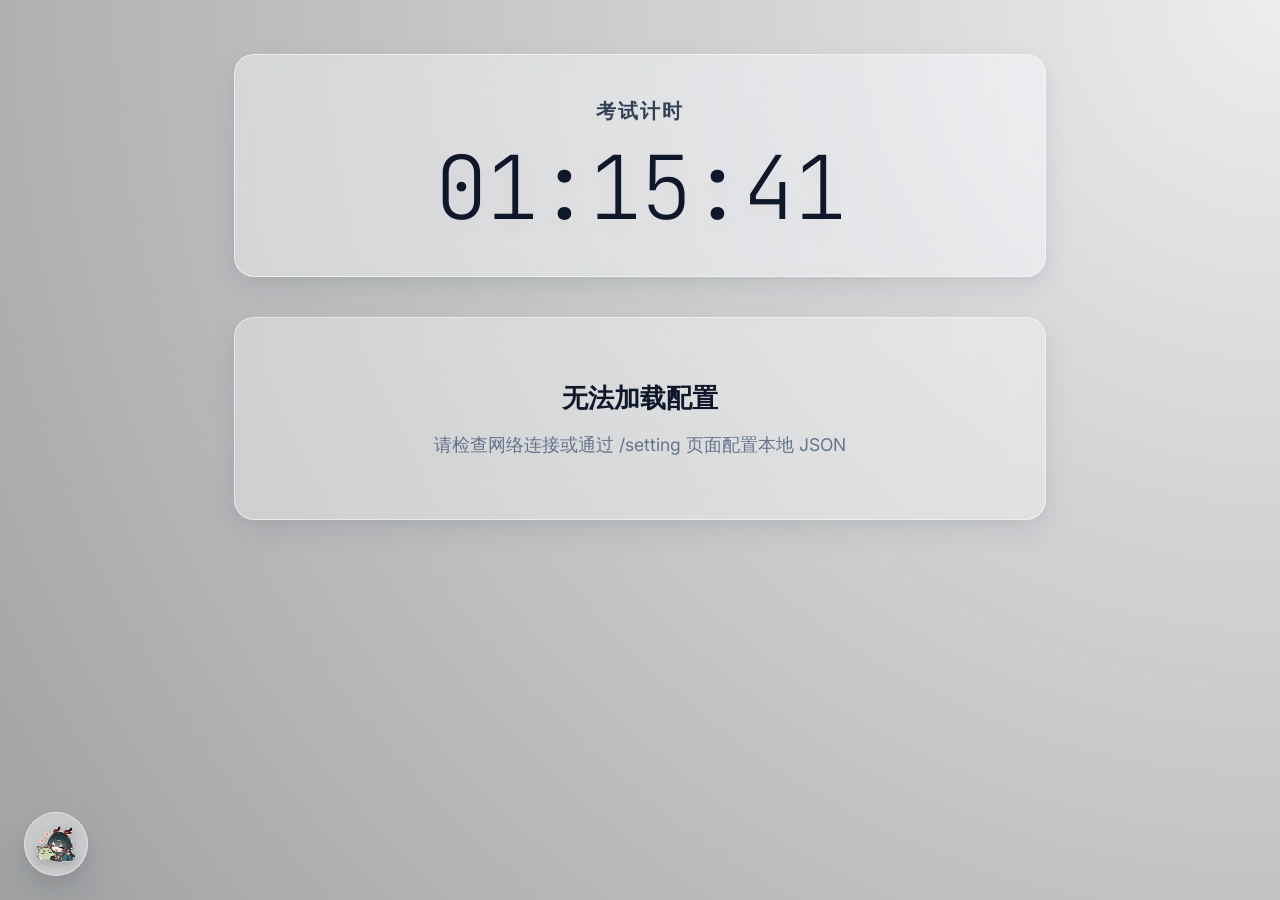
==== commit 02c386a0: "feat: 添加背景切换器和改进主题系统" ====
--- a/index.html
+++ b/index.html
@@ -12,6 +12,7 @@
 <body>
   <div class="bg-image" id="bg-image"></div>
   <div class="bg-overlay"></div>
+
   <main class="container">
     <header class="page-header">
       <div class="header-top">
@@ -23,11 +24,29 @@
     </header>
     <div id="exam-container"></div>
   </main>
+  <div class="bg-switcher" id="bg-switcher">
+    <div class="bg-switcher-popup" id="bg-switcher-popup">
+      <div class="bg-selector">
+        <button class="bg-arrow" id="bg-prev">
+          <svg xmlns="http://www.w3.org/2000/svg" width="20" height="20" viewBox="0 0 24 24" fill="none" stroke="currentColor" stroke-width="2" stroke-linecap="round" stroke-linejoin="round"><path d="m18 15-6-6-6 6"/></svg>
+        </button>
+        <div class="bg-name-wrapper"><div class="bg-name" id="bg-name"></div></div>
+        <button class="bg-arrow" id="bg-next">
+          <svg xmlns="http://www.w3.org/2000/svg" width="20" height="20" viewBox="0 0 24 24" fill="none" stroke="currentColor" stroke-width="2" stroke-linecap="round" stroke-linejoin="round"><path d="m6 9 6 6 6-6"/></svg>
+        </button>
+      </div>
+      <button class="btn btn-primary" id="bg-apply" style="padding: 8px 16px; font-size: 0.9rem;">应用</button>
+    </div>
+    <button class="btn btn-secondary bg-switcher-button" id="bg-switcher-toggle">
+      <img src="assets/backgroundswitch.png" alt="背景切换" />
+    </button>
+  </div>
   <script src="js/utils.js"></script>
   <script src="js/config.js"></script>
   <script src="js/clock.js"></script>
   <script src="js/schedule.js"></script>
   <script src="js/render.js"></script>
+  <script src="js/bg-picker.js"></script>
   <script src="js/app.js"></script>
 </body>
 </html>
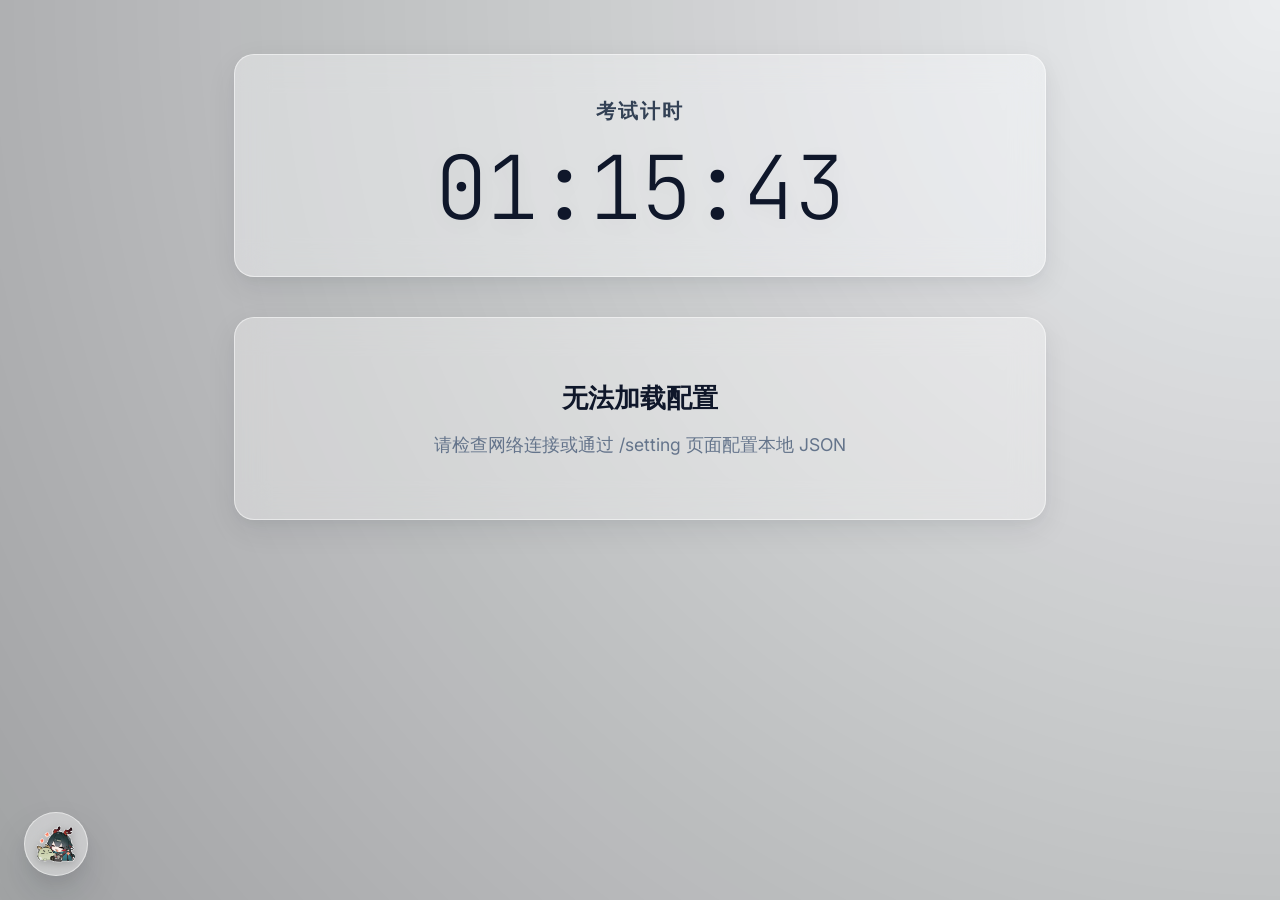
==== commit 17e5b1b5: "feat: 优化背景切换器样式并添加会话背景缓存" ====
--- a/index.html
+++ b/index.html
@@ -35,7 +35,7 @@
           <svg xmlns="http://www.w3.org/2000/svg" width="20" height="20" viewBox="0 0 24 24" fill="none" stroke="currentColor" stroke-width="2" stroke-linecap="round" stroke-linejoin="round"><path d="m6 9 6 6 6-6"/></svg>
         </button>
       </div>
-      <button class="btn btn-primary" id="bg-apply" style="padding: 8px 16px; font-size: 0.9rem;">应用</button>
+      <button class="btn btn-primary" id="bg-apply">应用</button>
     </div>
     <button class="btn btn-secondary bg-switcher-button" id="bg-switcher-toggle">
       <img src="assets/backgroundswitch.png" alt="背景切换" />
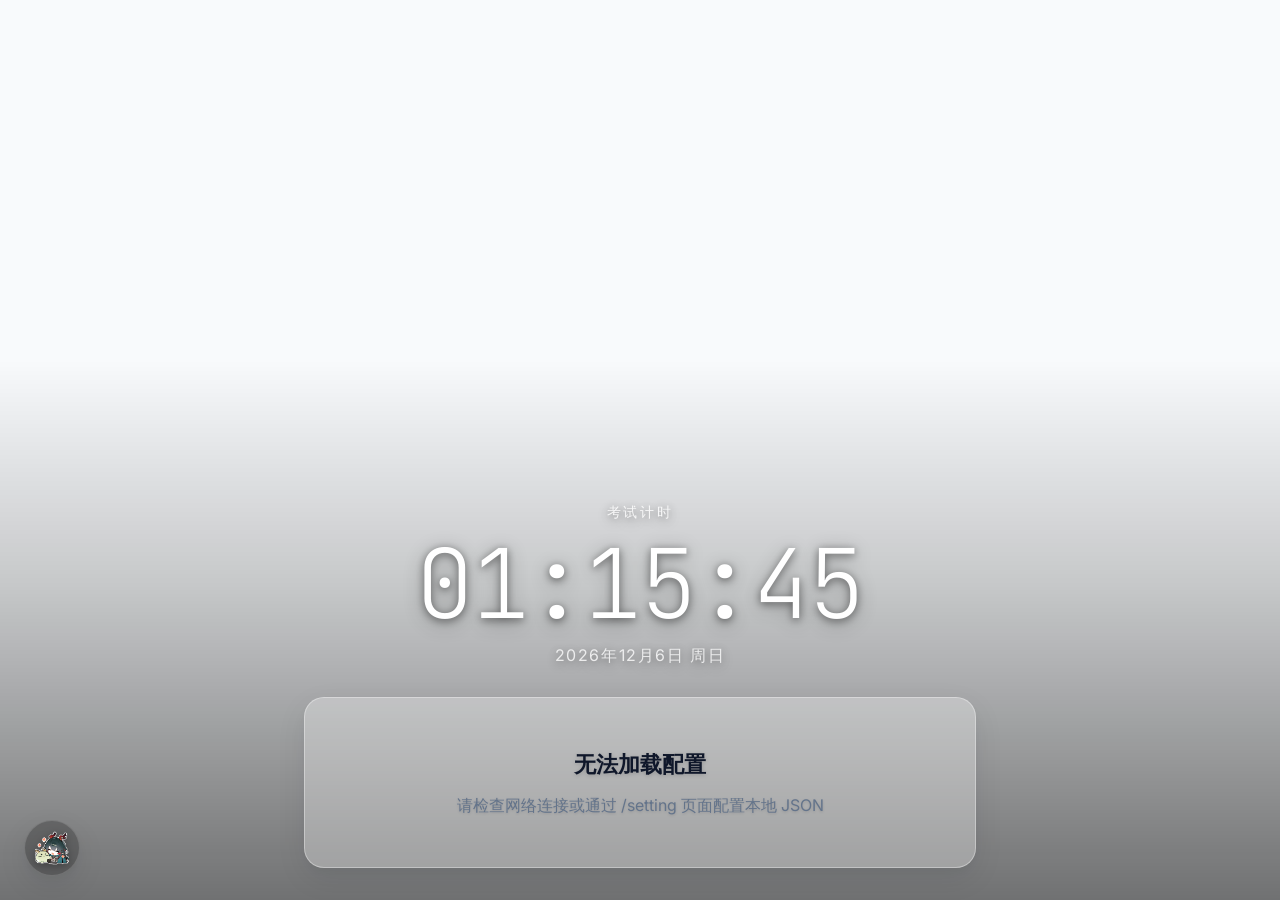
==== commit f33640df: "feat: implement exam timer dashboard with responsive layout and admin configuration panel" ====
--- a/index.html
+++ b/index.html
@@ -20,6 +20,7 @@
       </div>
       <div class="clock-display">
         <div class="clock-time" id="current-time">--:--:--</div>
+        <div class="clock-date" id="current-date"></div>
       </div>
     </header>
     <div id="exam-container"></div>
--- a/css/style.css
+++ b/css/style.css
@@ -1,4 +1,5 @@
 @import url('base.css');
 @import url('layout.css');
 @import url('components.css');
+@import url('animations.css');
 @import url('responsive.css');
